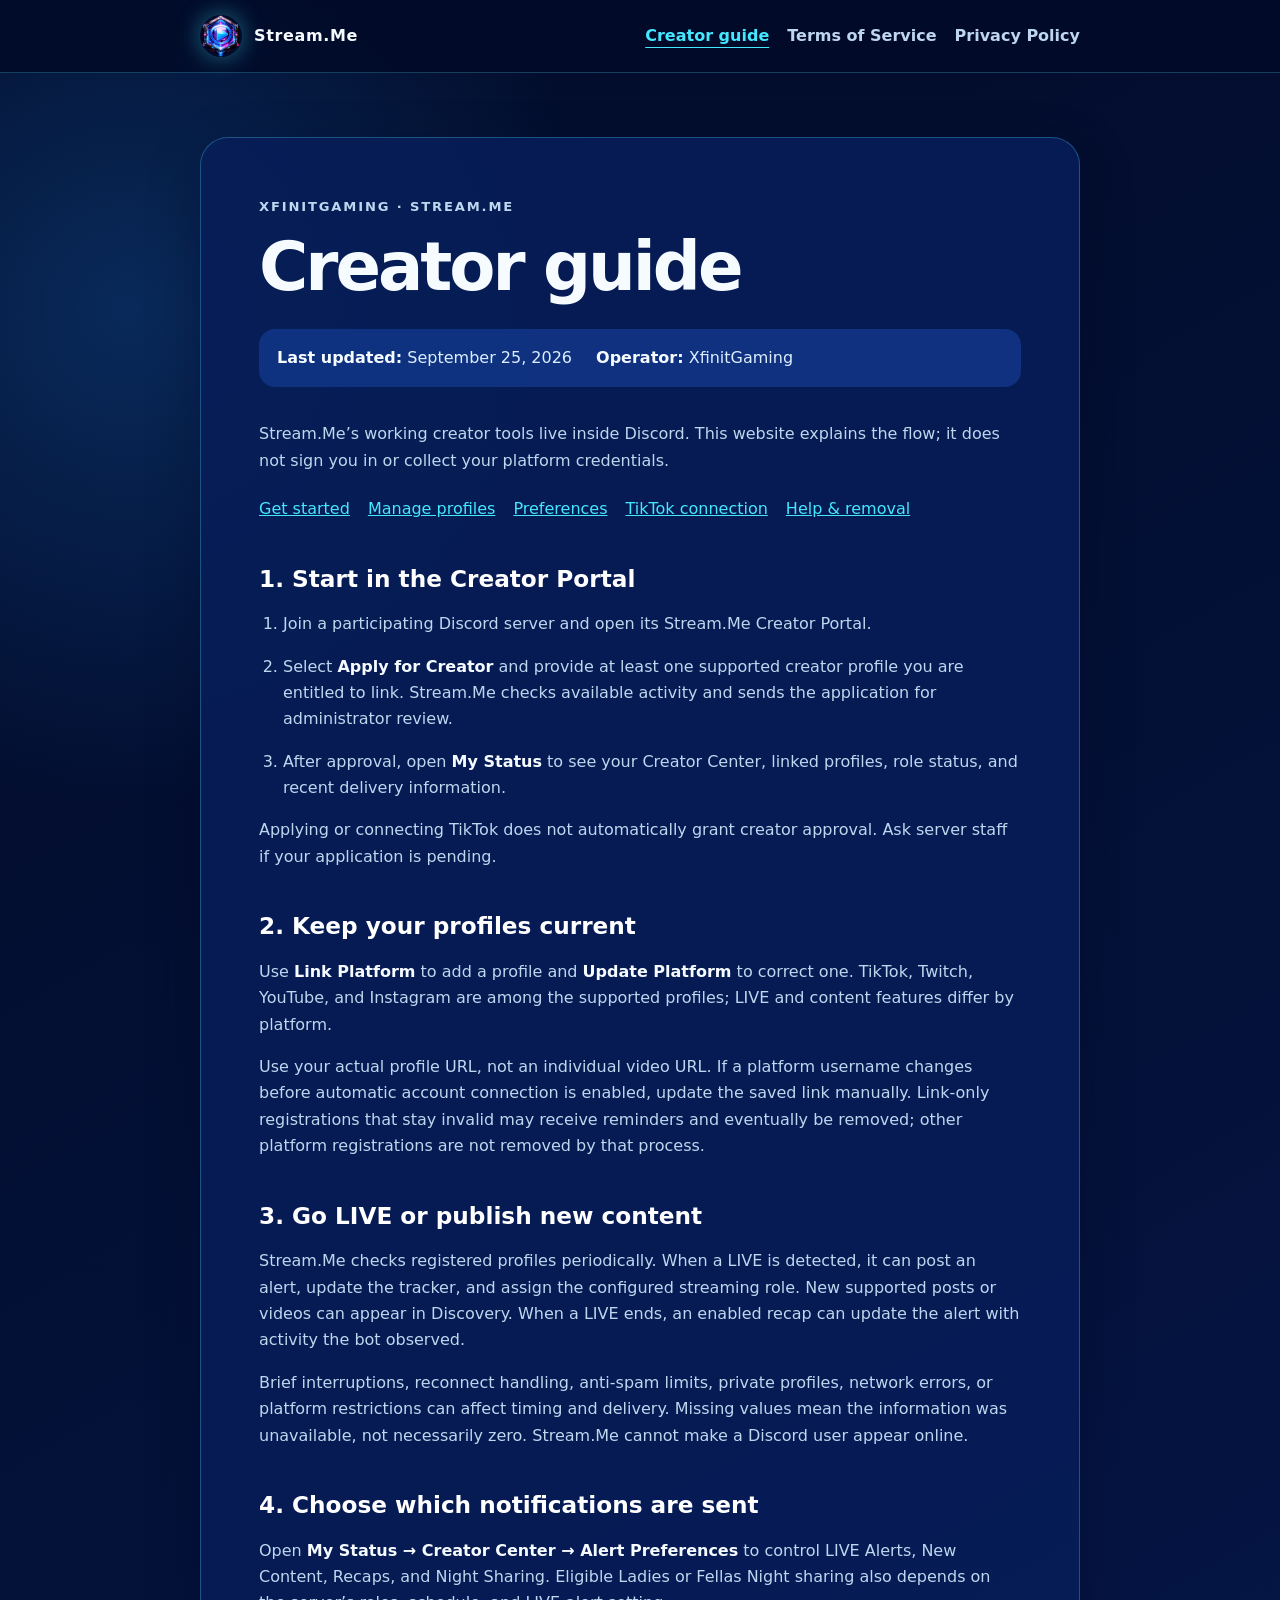
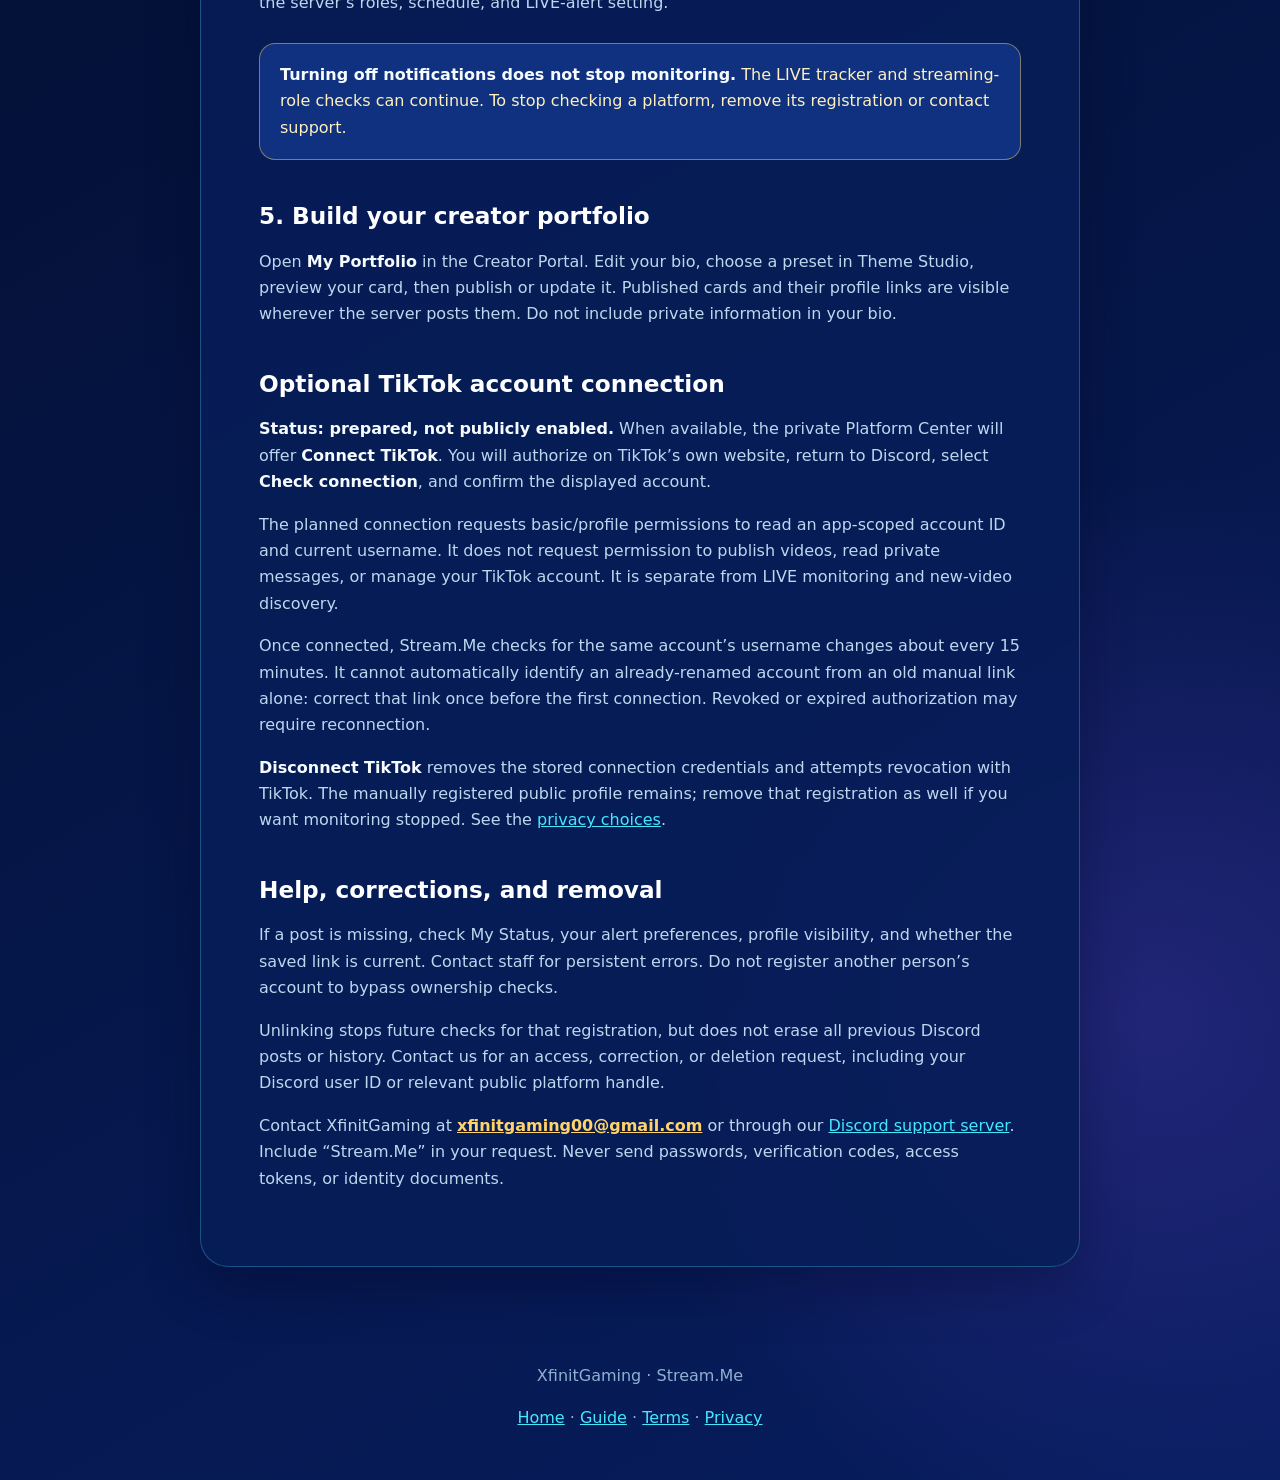
==== guide.html @ 9b421d45 "Publish Stream.Me website, creator guide, terms and privacy" ====
<!doctype html>
<html lang="en">
<head><meta charset="utf-8"><meta name="viewport" content="width=device-width, initial-scale=1"><meta name="description" content="How to apply, link platforms, manage alerts and portfolios, and request help with Stream.Me in Discord."><meta name="theme-color" content="#04123b"><title>Creator guide · Stream.Me</title><link rel="icon" type="image/png" href="app-icon.png"><link rel="stylesheet" href="styles.css"></head>
<body><a class="skip-link" href="#main">Skip to content</a>
<header class="site-header"><nav class="nav" aria-label="Main navigation"><a class="brand" href="index.html"><img src="app-icon.png" width="42" height="42" alt=""><span>Stream.Me</span></a><div class="nav-links"><a href="guide.html" aria-current="page">Creator guide</a><a href="terms.html">Terms of Service</a><a href="privacy.html">Privacy Policy</a></div></nav></header>
<main id="main"><article class="document"><p class="eyebrow">XfinitGaming · Stream.Me</p><h1>Creator guide</h1><div class="meta"><span><strong>Last updated:</strong> September 25, 2026</span><span><strong>Operator:</strong> XfinitGaming</span></div>
<p>Stream.Me’s working creator tools live inside Discord. This website explains the flow; it does not sign you in or collect your platform credentials.</p>
<nav class="toc" aria-label="Guide sections"><a href="#start">Get started</a><a href="#platforms">Manage profiles</a><a href="#preferences">Preferences</a><a href="#tiktok">TikTok connection</a><a href="#help">Help &amp; removal</a></nav>
<h2 id="start">1. Start in the Creator Portal</h2><ol class="steps"><li>Join a participating Discord server and open its Stream.Me Creator Portal.</li><li>Select <strong>Apply for Creator</strong> and provide at least one supported creator profile you are entitled to link. Stream.Me checks available activity and sends the application for administrator review.</li><li>After approval, open <strong>My Status</strong> to see your Creator Center, linked profiles, role status, and recent delivery information.</li></ol><p>Applying or connecting TikTok does not automatically grant creator approval. Ask server staff if your application is pending.</p>
<h2 id="platforms">2. Keep your profiles current</h2><p>Use <strong>Link Platform</strong> to add a profile and <strong>Update Platform</strong> to correct one. TikTok, Twitch, YouTube, and Instagram are among the supported profiles; LIVE and content features differ by platform.</p><p>Use your actual profile URL, not an individual video URL. If a platform username changes before automatic account connection is enabled, update the saved link manually. Link-only registrations that stay invalid may receive reminders and eventually be removed; other platform registrations are not removed by that process.</p>
<h2>3. Go LIVE or publish new content</h2><p>Stream.Me checks registered profiles periodically. When a LIVE is detected, it can post an alert, update the tracker, and assign the configured streaming role. New supported posts or videos can appear in Discovery. When a LIVE ends, an enabled recap can update the alert with activity the bot observed.</p><p>Brief interruptions, reconnect handling, anti-spam limits, private profiles, network errors, or platform restrictions can affect timing and delivery. Missing values mean the information was unavailable, not necessarily zero. Stream.Me cannot make a Discord user appear online.</p>
<h2 id="preferences">4. Choose which notifications are sent</h2><p>Open <strong>My Status → Creator Center → Alert Preferences</strong> to control LIVE Alerts, New Content, Recaps, and Night Sharing. Eligible Ladies or Fellas Night sharing also depends on the server’s roles, schedule, and LIVE-alert setting.</p><div class="notice"><strong>Turning off notifications does not stop monitoring.</strong> The LIVE tracker and streaming-role checks can continue. To stop checking a platform, remove its registration or contact support.</div>
<h2>5. Build your creator portfolio</h2><p>Open <strong>My Portfolio</strong> in the Creator Portal. Edit your bio, choose a preset in Theme Studio, preview your card, then publish or update it. Published cards and their profile links are visible wherever the server posts them. Do not include private information in your bio.</p>
<h2 id="tiktok">Optional TikTok account connection</h2><p><strong>Status: prepared, not publicly enabled.</strong> When available, the private Platform Center will offer <strong>Connect TikTok</strong>. You will authorize on TikTok’s own website, return to Discord, select <strong>Check connection</strong>, and confirm the displayed account.</p><p>The planned connection requests basic/profile permissions to read an app-scoped account ID and current username. It does not request permission to publish videos, read private messages, or manage your TikTok account. It is separate from LIVE monitoring and new-video discovery.</p><p>Once connected, Stream.Me checks for the same account’s username changes about every 15 minutes. It cannot automatically identify an already-renamed account from an old manual link alone: correct that link once before the first connection. Revoked or expired authorization may require reconnection.</p><p><strong>Disconnect TikTok</strong> removes the stored connection credentials and attempts revocation with TikTok. The manually registered public profile remains; remove that registration as well if you want monitoring stopped. See the <a href="privacy.html#choices">privacy choices</a>.</p>
<h2 id="help">Help, corrections, and removal</h2><p>If a post is missing, check My Status, your alert preferences, profile visibility, and whether the saved link is current. Contact staff for persistent errors. Do not register another person’s account to bypass ownership checks.</p><p>Unlinking stops future checks for that registration, but does not erase all previous Discord posts or history. Contact us for an access, correction, or deletion request, including your Discord user ID or relevant public platform handle.</p><p>Contact XfinitGaming at <a class="contact-link" href="mailto:xfinitgaming00@gmail.com">xfinitgaming00@gmail.com</a> or through our <a href="https://discord.gg/xxAQmVdtND" rel="noopener noreferrer">Discord support server</a>. Include “Stream.Me” in your request. Never send passwords, verification codes, access tokens, or identity documents.</p></article></main>
<footer><p>XfinitGaming · Stream.Me</p><a href="index.html">Home</a> · <a href="guide.html">Guide</a> · <a href="terms.html">Terms</a> · <a href="privacy.html">Privacy</a></footer>
</body></html>
---- styles.css ----
:root {
  color-scheme: dark;
  --background: #04123b;
  --surface: rgba(7, 29, 88, 0.9);
  --surface-light: rgba(21, 62, 151, 0.66);
  --border: rgba(83, 224, 255, 0.48);
  --text: #f5fbff;
  --muted: #bed7ee;
  --cyan: #45e7ff;
  --blue: #4d7dff;
  --violet: #aa7dff;
  --warning: #ffd36a;
  --max-width: 880px;
}

* {
  box-sizing: border-box;
}

html {
  scroll-behavior: smooth;
  scroll-padding-top: 140px;
}

body {
  margin: 0;
  min-height: 100vh;
  font-family: Inter, ui-sans-serif, system-ui, -apple-system, BlinkMacSystemFont,
    "Segoe UI", sans-serif;
  color: var(--text);
  background:
    radial-gradient(circle at 10% 10%, rgba(31, 146, 255, 0.22), transparent 31rem),
    radial-gradient(circle at 90% 85%, rgba(143, 82, 255, 0.2), transparent 34rem),
    linear-gradient(150deg, #020b28 0%, var(--background) 48%, #071d5f 100%);
  line-height: 1.65;
}

a {
  color: var(--cyan);
}

a:hover,
a:focus-visible {
  color: #ffffff;
}

.site-header {
  position: sticky;
  top: 0;
  z-index: 10;
  border-bottom: 1px solid rgba(83, 224, 255, 0.24);
  background: rgba(2, 11, 40, 0.88);
  backdrop-filter: blur(16px);
}

.nav {
  width: min(calc(100% - 32px), var(--max-width));
  min-height: 72px;
  margin: 0 auto;
  display: flex;
  align-items: center;
  justify-content: space-between;
  gap: 24px;
}

.brand {
  display: inline-flex;
  align-items: center;
  gap: 12px;
  color: var(--text);
  font-weight: 800;
  letter-spacing: 0.04em;
  text-decoration: none;
}

.brand img {
  width: 42px;
  height: 42px;
  border-radius: 50%;
  box-shadow: 0 0 24px rgba(69, 231, 255, 0.45);
}

.nav-links {
  display: flex;
  flex-wrap: wrap;
  justify-content: flex-end;
  gap: 18px;
}

.nav-links a {
  color: var(--muted);
  font-weight: 650;
  text-decoration: none;
}

main {
  width: min(calc(100% - 32px), var(--max-width));
  margin: 0 auto;
  padding: 64px 0 80px;
}

.hero {
  padding: clamp(32px, 7vw, 72px);
  overflow: hidden;
  border: 1px solid var(--border);
  border-radius: 32px;
  background:
    linear-gradient(115deg, rgba(3, 18, 63, 0.97), rgba(10, 35, 95, 0.9)),
    radial-gradient(ellipse at top right, rgba(169, 69, 255, .22), transparent 65%);
  box-shadow: 0 28px 70px rgba(0, 5, 30, 0.45);
}

.eyebrow {
  margin: 0 0 10px;
  color: var(--cyan);
  font-size: 0.82rem;
  font-weight: 800;
  letter-spacing: 0.14em;
  text-transform: uppercase;
}

h1,
h2,
h3 {
  line-height: 1.18;
}

h1 {
  max-width: 720px;
  margin: 0;
  font-size: clamp(2.4rem, 8vw, 5.2rem);
  letter-spacing: -0.045em;
}

.hero p {
  max-width: 660px;
  margin: 22px 0 0;
  color: #dceeff;
  font-size: 1.08rem;
}

.cards {
  display: grid;
  grid-template-columns: repeat(2, minmax(0, 1fr));
  gap: 20px;
  margin-top: 28px;
}

.card,
.document {
  border: 1px solid rgba(83, 224, 255, 0.28);
  background: var(--surface);
  box-shadow: 0 20px 54px rgba(0, 4, 27, 0.28);
}

.card {
  padding: 28px;
  border-radius: 24px;
}

.card h2 {
  margin: 0 0 10px;
}

.card p {
  color: var(--muted);
}

.button {
  display: inline-flex;
  margin-top: 8px;
  padding: 11px 16px;
  border: 1px solid rgba(104, 233, 255, 0.65);
  border-radius: 12px;
  color: #ffffff;
  background: linear-gradient(135deg, rgba(25, 122, 255, 0.74), rgba(117, 71, 241, 0.72));
  font-weight: 750;
  text-decoration: none;
}

.document {
  padding: clamp(24px, 6vw, 58px);
  border-radius: 28px;
}

.document h1 {
  font-size: clamp(2.2rem, 7vw, 4.2rem);
}

.document h2 {
  margin-top: 42px;
  color: #ffffff;
  font-size: 1.45rem;
}

.document h3 {
  margin-top: 26px;
  color: #dfefff;
}

.document p,
.document li {
  color: var(--muted);
}

.document strong {
  color: var(--text);
}

.meta,
.notice {
  border-radius: 16px;
  background: var(--surface-light);
}

.meta {
  display: flex;
  flex-wrap: wrap;
  gap: 10px 24px;
  margin: 22px 0 34px;
  padding: 16px 18px;
  color: #dceeff;
}

.notice {
  margin: 26px 0;
  padding: 18px 20px;
  border: 1px solid rgba(255, 211, 106, 0.46);
  color: #fff0bd;
}

.contact-link {
  color: var(--warning);
  font-weight: 800;
  overflow-wrap: anywhere;
}

.support-card { margin-top: 28px; }
.brand span { line-height: 1.2; }
.app-identity { font-size: 0.88rem !important; }
.app-identity span { white-space: nowrap; }
.hero-layout { display: grid; grid-template-columns: 1fr 180px; gap: 28px; align-items: center; }
.hero-art { width: 100%; border-radius: 30px; box-shadow: 0 0 50px rgba(69, 231, 255, .2); }
.hero h1 { font-size: clamp(2.4rem, 7vw, 4.6rem); }
.actions { display: flex; flex-wrap: wrap; gap: 12px; margin-top: 20px; }
.button.secondary { background: rgba(7, 29, 88, .75); }
.steps { padding-left: 24px; }
.steps li { margin-bottom: 16px; }
.card ul { padding-left: 20px; color: var(--muted); }
.toc { display: flex; flex-wrap: wrap; gap: 8px 18px; margin-top: 22px; }
.document a, .card a { overflow-wrap: anywhere; }
.nav-links a { display: inline-flex; align-items: center; min-height: 44px; }
.nav-links a[aria-current="page"] { color: var(--cyan); text-decoration: underline; text-underline-offset: 6px; }
.meta { overflow-wrap: anywhere; }
:focus-visible { outline: 3px solid var(--warning); outline-offset: 5px; }
.skip-link { position: absolute; top: -100px; left: 16px; padding: 12px; background: #04123b; z-index: 20; }
.skip-link:focus { top: 8px; }
@media (prefers-reduced-motion: reduce) { html { scroll-behavior: auto; } }

footer {
  width: min(calc(100% - 32px), var(--max-width));
  margin: 0 auto;
  padding: 0 0 48px;
  color: #8fb0d2;
  text-align: center;
}

@media (max-width: 680px) {
  .nav {
    align-items: flex-start;
    flex-direction: column;
    padding: 14px 0;
  }

  .nav-links {
    justify-content: flex-start;
  }

  main {
    padding-top: 32px;
  }

  .cards {
    grid-template-columns: 1fr;
  }
  .hero-layout { grid-template-columns: 1fr; }
  .hero-art { display: none; }
  .nav-links { gap: 6px 16px; font-size: .9rem; }
}
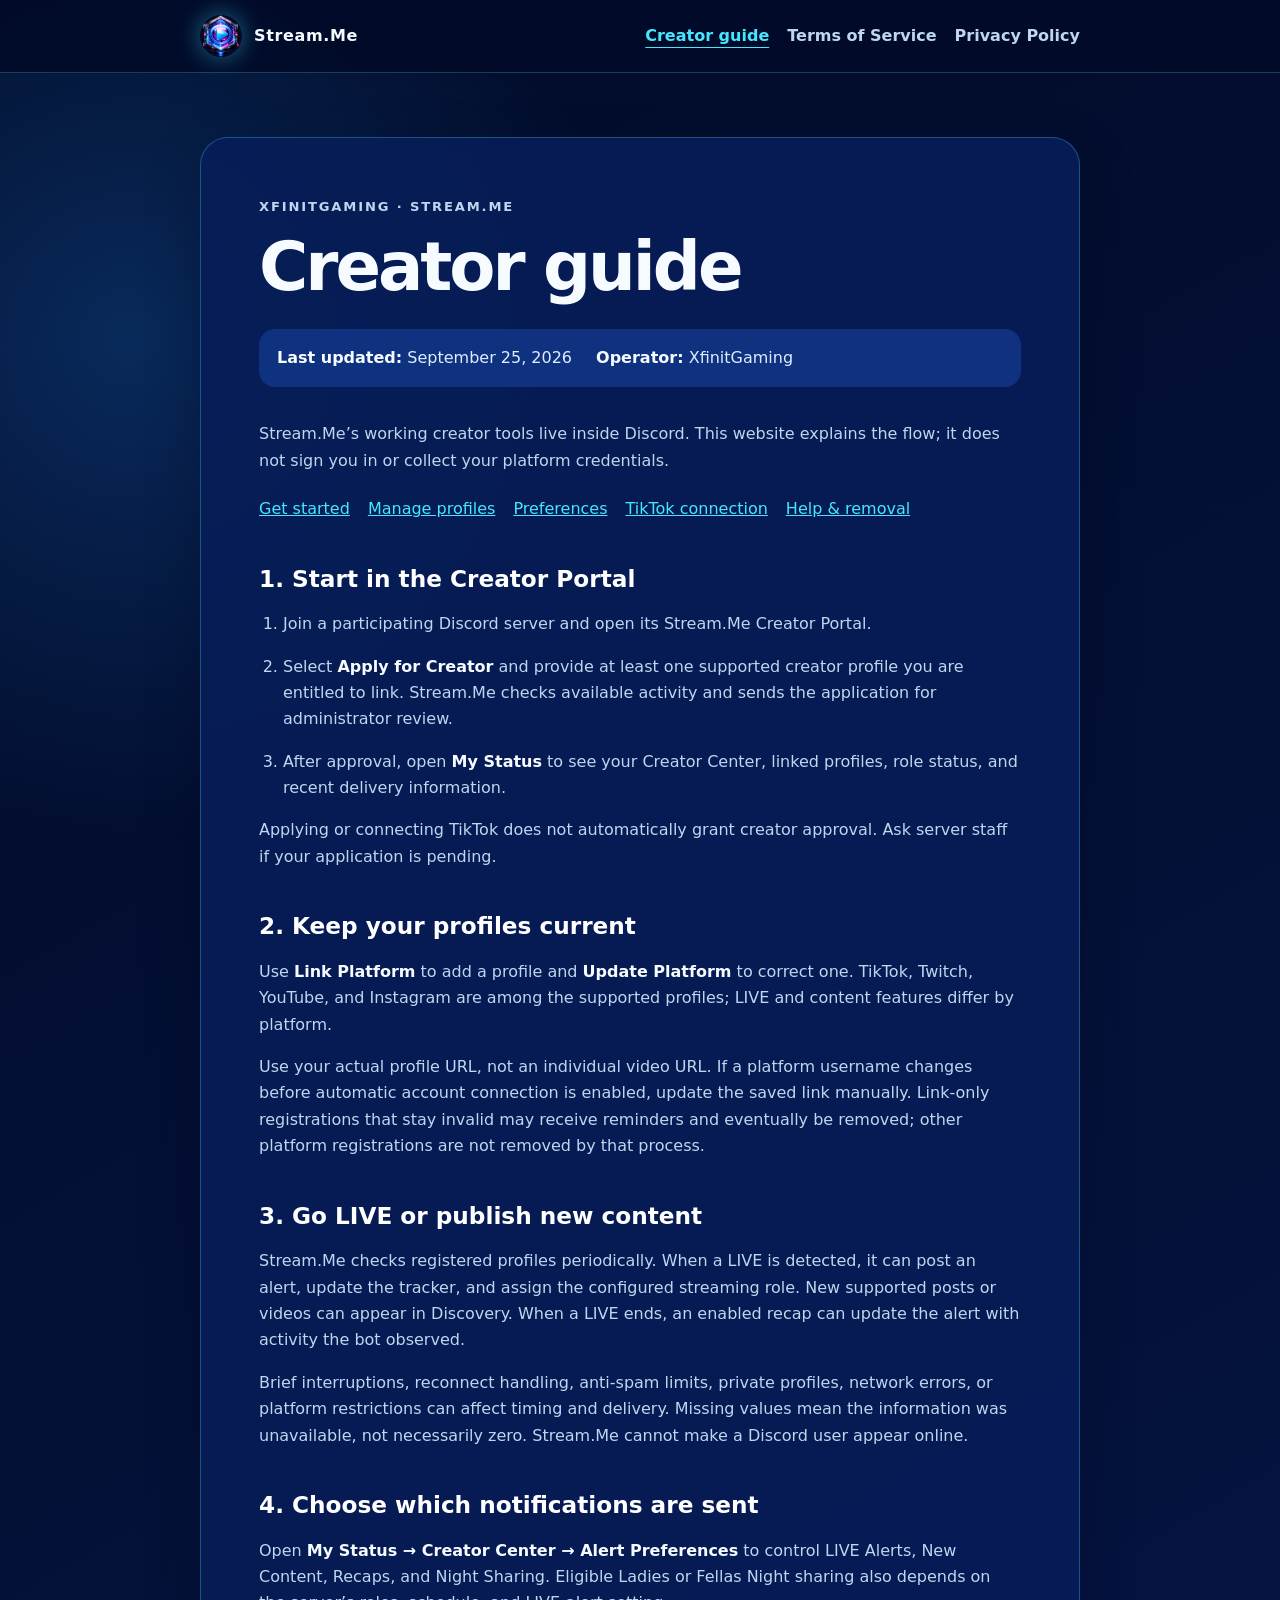
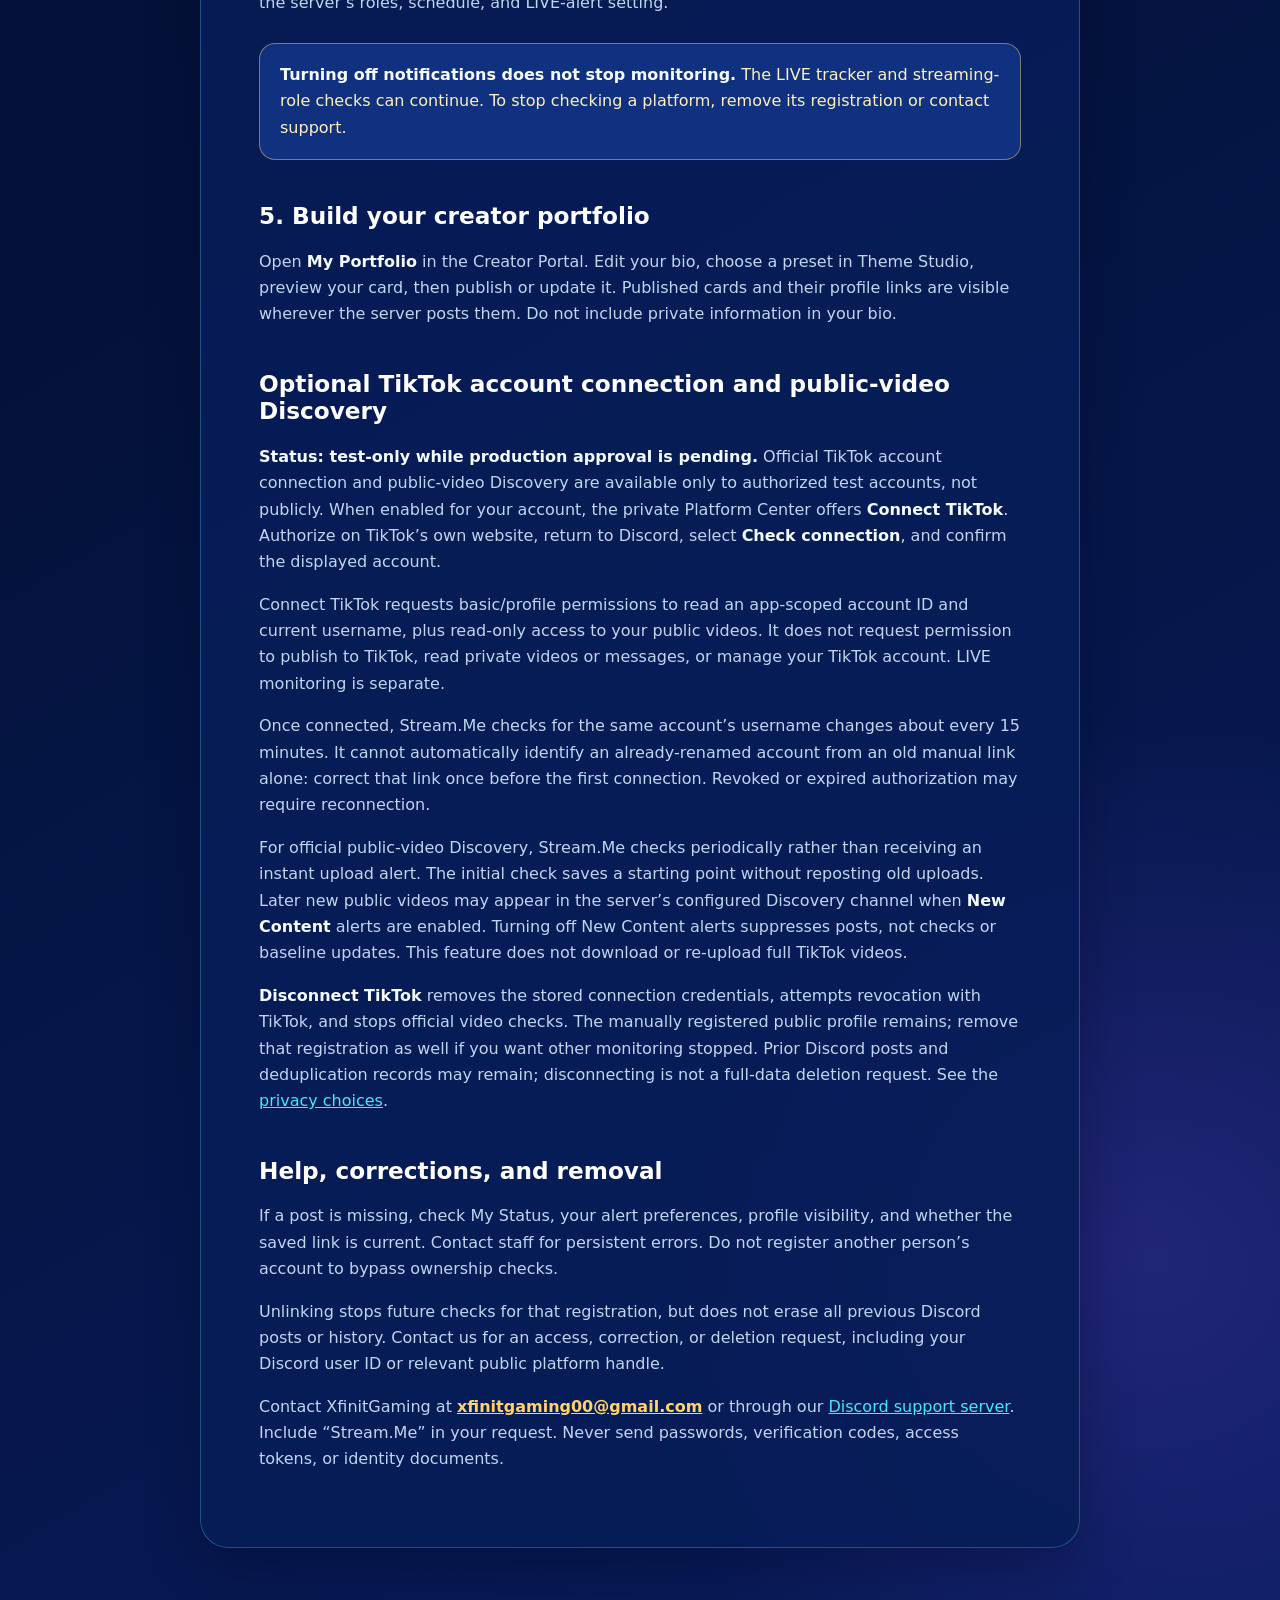
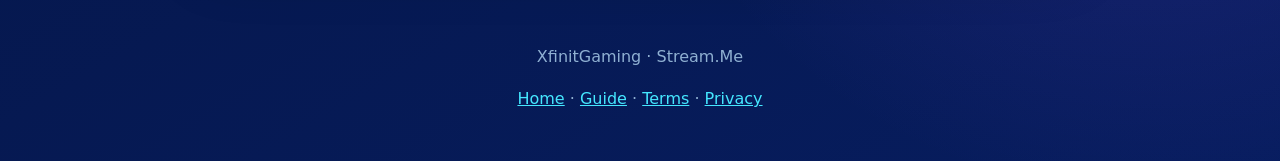
==== commit 2734181c: "Document TikTok public-video Discovery and test-only availability Update the public home, creator gu" ====
--- a/guide.html
+++ b/guide.html
@@ -11,8 +11,7 @@
 <h2>3. Go LIVE or publish new content</h2><p>Stream.Me checks registered profiles periodically. When a LIVE is detected, it can post an alert, update the tracker, and assign the configured streaming role. New supported posts or videos can appear in Discovery. When a LIVE ends, an enabled recap can update the alert with activity the bot observed.</p><p>Brief interruptions, reconnect handling, anti-spam limits, private profiles, network errors, or platform restrictions can affect timing and delivery. Missing values mean the information was unavailable, not necessarily zero. Stream.Me cannot make a Discord user appear online.</p>
 <h2 id="preferences">4. Choose which notifications are sent</h2><p>Open <strong>My Status → Creator Center → Alert Preferences</strong> to control LIVE Alerts, New Content, Recaps, and Night Sharing. Eligible Ladies or Fellas Night sharing also depends on the server’s roles, schedule, and LIVE-alert setting.</p><div class="notice"><strong>Turning off notifications does not stop monitoring.</strong> The LIVE tracker and streaming-role checks can continue. To stop checking a platform, remove its registration or contact support.</div>
 <h2>5. Build your creator portfolio</h2><p>Open <strong>My Portfolio</strong> in the Creator Portal. Edit your bio, choose a preset in Theme Studio, preview your card, then publish or update it. Published cards and their profile links are visible wherever the server posts them. Do not include private information in your bio.</p>
-<h2 id="tiktok">Optional TikTok account connection</h2><p><strong>Status: prepared, not publicly enabled.</strong> When available, the private Platform Center will offer <strong>Connect TikTok</strong>. You will authorize on TikTok’s own website, return to Discord, select <strong>Check connection</strong>, and confirm the displayed account.</p><p>The planned connection requests basic/profile permissions to read an app-scoped account ID and current username. It does not request permission to publish videos, read private messages, or manage your TikTok account. It is separate from LIVE monitoring and new-video discovery.</p><p>Once connected, Stream.Me checks for the same account’s username changes about every 15 minutes. It cannot automatically identify an already-renamed account from an old manual link alone: correct that link once before the first connection. Revoked or expired authorization may require reconnection.</p><p><strong>Disconnect TikTok</strong> removes the stored connection credentials and attempts revocation with TikTok. The manually registered public profile remains; remove that registration as well if you want monitoring stopped. See the <a href="privacy.html#choices">privacy choices</a>.</p>
+<h2 id="tiktok">Optional TikTok account connection and public-video Discovery</h2><p><strong>Status: test-only while production approval is pending.</strong> Official TikTok account connection and public-video Discovery are available only to authorized test accounts, not publicly. When enabled for your account, the private Platform Center offers <strong>Connect TikTok</strong>. Authorize on TikTok’s own website, return to Discord, select <strong>Check connection</strong>, and confirm the displayed account.</p><p>Connect TikTok requests basic/profile permissions to read an app-scoped account ID and current username, plus read-only access to your public videos. It does not request permission to publish to TikTok, read private videos or messages, or manage your TikTok account. LIVE monitoring is separate.</p><p>Once connected, Stream.Me checks for the same account’s username changes about every 15 minutes. It cannot automatically identify an already-renamed account from an old manual link alone: correct that link once before the first connection. Revoked or expired authorization may require reconnection.</p><p>For official public-video Discovery, Stream.Me checks periodically rather than receiving an instant upload alert. The initial check saves a starting point without reposting old uploads. Later new public videos may appear in the server’s configured Discovery channel when <strong>New Content</strong> alerts are enabled. Turning off New Content alerts suppresses posts, not checks or baseline updates. This feature does not download or re-upload full TikTok videos.</p><p><strong>Disconnect TikTok</strong> removes the stored connection credentials, attempts revocation with TikTok, and stops official video checks. The manually registered public profile remains; remove that registration as well if you want other monitoring stopped. Prior Discord posts and deduplication records may remain; disconnecting is not a full-data deletion request. See the <a href="privacy.html#choices">privacy choices</a>.</p>
 <h2 id="help">Help, corrections, and removal</h2><p>If a post is missing, check My Status, your alert preferences, profile visibility, and whether the saved link is current. Contact staff for persistent errors. Do not register another person’s account to bypass ownership checks.</p><p>Unlinking stops future checks for that registration, but does not erase all previous Discord posts or history. Contact us for an access, correction, or deletion request, including your Discord user ID or relevant public platform handle.</p><p>Contact XfinitGaming at <a class="contact-link" href="mailto:xfinitgaming00@gmail.com">xfinitgaming00@gmail.com</a> or through our <a href="https://discord.gg/xxAQmVdtND" rel="noopener noreferrer">Discord support server</a>. Include “Stream.Me” in your request. Never send passwords, verification codes, access tokens, or identity documents.</p></article></main>
 <footer><p>XfinitGaming · Stream.Me</p><a href="index.html">Home</a> · <a href="guide.html">Guide</a> · <a href="terms.html">Terms</a> · <a href="privacy.html">Privacy</a></footer>
 </body></html>
-
